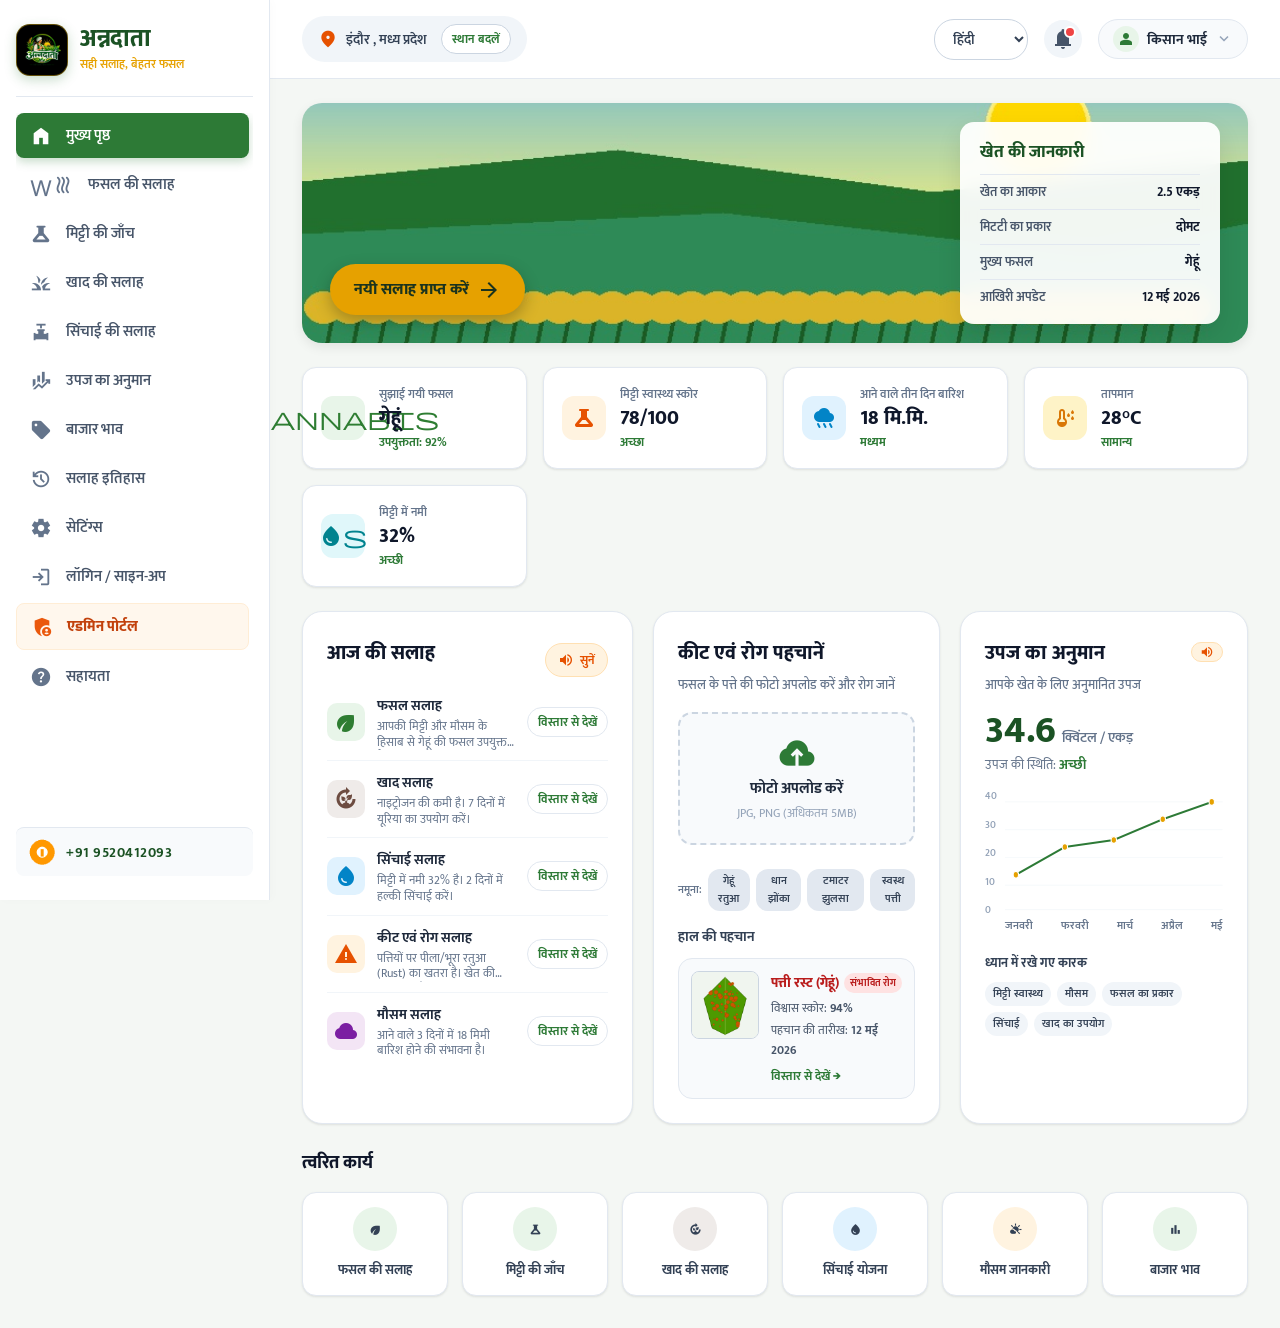
==== frontend/index.html @ 746d6d54 "Initial commit" ====
<!DOCTYPE html>
<html lang="hi">
<head>
    <meta charset="UTF-8">
    <meta name="viewport" content="width=device-width, initial-scale=1.0">
    <title>होम पेज | अन्नदाता - सही सलाह, बेहतर फसल</title>
    <link rel="stylesheet" href="./home.css">
    <link rel="stylesheet" href="https://fonts.googleapis.com/css2?family=Material+Symbols+Outlined:opsz,wght,FILL,GRAD@20..48,100..700,0..1,-50..200" />
</head>
<body>
    <!-- Main container -->
    <div class="outercontainer">
        <div class="leftside">
            <!-- left container ki branding -->
            <div class="branding">
                <img src="./assets/annadatalogo.jpg" alt="logo" class="logo">
                <div class="text">
                    <h1 id="brand-title">अन्नदाता</h1>
                    <p id="brand-tagline">सही सलाह, बेहतर फसल</p>
                </div>
            </div>
            <!-- DASHBOARD LINKS -->
            <div class="links" id="sidebar-links">
                <a href="#home" class="active" onclick="switchTab('home')"><span class="material-symbols-outlined">home</span><span class="nav-text">मुख्य पृष्ठ</span></a>
                <a href="#crop" onclick="openCropModal()"><span class="material-symbols-outlined">wheat</span><span class="nav-text">फसल की सलाह</span></a>
                <a href="#soil" onclick="openSoilModal()"><span class="material-symbols-outlined">experiment</span><span class="nav-text">मिट्टी की जाँच</span></a>
                <a href="#fertilizer" onclick="openFertilizerModal()"><span class="material-symbols-outlined">grass</span><span class="nav-text">खाद की सलाह</span></a>
                <a href="#irrigation" onclick="openIrrigationModal()"><span class="material-symbols-outlined">valve</span><span class="nav-text">सिंचाई की सलाह</span></a>
                <a href="#yield" onclick="openYieldModal()"><span class="material-symbols-outlined">finance_mode</span><span class="nav-text">उपज का अनुमान</span></a>
                <a href="#mandi" onclick="openMandiModal()"><span class="material-symbols-outlined">sell</span><span class="nav-text">बाजार भाव</span></a>
                <a href="#history" onclick="openHistoryModal()"><span class="material-symbols-outlined">history</span><span class="nav-text">सलाह इतिहास</span></a>
                <a href="#settings" onclick="openProfileModal()"><span class="material-symbols-outlined">settings</span><span class="nav-text">सेटिंग्स</span></a>
                <a href="/login"><span class="material-symbols-outlined">login</span><span class="nav-text">लॉगिन / साइन-अप</span></a>
                <a href="/admin" style="background:#fff7ed; color:#c2410c; border:1px solid #ffedd5;"><span class="material-symbols-outlined" style="color:#ea580c;">admin_panel_settings</span><span class="nav-text" style="font-weight:800;">एडमिन पोर्टल</span></a>
                <a href="#help" onclick="openHelpModal()"><span class="material-symbols-outlined">help</span><span class="nav-text">सहायता</span></a>
            </div>
            <div class="leftfooter" onclick="speakText('किसान हेल्पलाइन नंबर 9520412093 पर संपर्क करें या सहायता केंद्र पर बात करें')">
                <img src="./assets/help.png" alt="HELP?" class="help">
                <p>+91 9520412093</p>
            </div>
        </div>
        
        <div class="rightside">
            <div class="top">
                <!-- top ka left div -->
                <div class="leftdiv">
                    <span class="material-symbols-outlined">location_on</span>
                    <p id="current-location-text">इंदौर , मध्य प्रदेश</p>
                    <button type="button" onclick="openLocationModal()" id="btn-change-location">स्थान बदलें</button>
                </div>
                <!-- top ka right div -->
                <div class="rightdiv">
                    <select name="language" id="language" onchange="changeLanguage(this.value)">
                        <option value="hi" selected>हिंदी</option>
                        <option value="en">English</option>
                        <option value="mr">मराठी</option>
                    </select>
                    <button type="button" class="notification-button" onclick="toggleNotifications()" title="सूचनाएं"><span class="material-symbols-outlined">notifications</span></button>
                    <div class="account" onclick="openProfileModal()">
                        <span class="material-symbols-outlined person">person</span>
                        <p id="profile-name">किसान भाई</p>
                        <span class="material-symbols-outlined arrow">keyboard_arrow_down</span>
                    </div>
                </div>
            </div>

            <!-- Middle section of home page -->
            <div class="mid">
                <div class="imgdiv">
                    <img src="./assets/homepageimg.jpg" alt="खेत की तस्वीर" id="hero-banner-img">
                    <button type="button" onclick="openCropModal()" id="btn-hero-advice">नयी सलाह प्राप्त करें <span class="material-symbols-outlined">arrow_forward</span></button>
                    <div class="khet-ki-jankari">
                        <h2 id="farm-info-title">खेत की जानकारी</h2>
                        <div class="line"><hr></div>
                        <div class="information">
                            <p id="label-farm-size">खेत का आकार</p>
                            <p id="val-farm-size">2.5 एकड़</p>
                        </div>
                        <div class="line"><hr></div>
                        <div class="information">
                            <p id="label-soil-type">मिटटी का प्रकार</p>
                            <p id="val-soil-type">दोमट</p>
                        </div>
                        <div class="line"><hr></div>
                        <div class="information">
                            <p id="label-main-crop">मुख्य फसल</p>
                            <p id="val-main-crop">गेहूं</p>
                        </div>
                        <div class="line"><hr></div>
                        <div class="information">
                            <p id="label-last-update">आखिरी अपडेट</p>
                            <p id="val-last-update">12 मई 2026</p>
                        </div>
                    </div>
                </div>

                <!-- IMAGE KE NICHE WAALE MINI CARDS -->
                <div class="minicards">
                    <div class="minicard minicard1" onclick="openCropModal()">
                        <div class="minileft"><span class="material-symbols-outlined">cannabis</span></div>
                        <div class="miniright">
                            <p id="card-title-1">सुझाई गयी फसल</p>
                            <h3 id="card-val-1">गेहूं</h3>
                            <h5 id="card-sub-1">उपयुक्तता: 92%</h5>
                        </div>
                    </div>
                    <div class="minicard minicard2" onclick="openSoilModal()">
                        <div class="minileft"><span class="material-symbols-outlined">experiment</span></div>
                        <div class="miniright">
                            <p id="card-title-2">मिट्टी स्वास्थ्य स्कोर</p>
                            <h3 id="card-val-2">78/100</h3>
                            <h5 id="card-sub-2">अच्छा</h5>
                        </div>
                    </div>
                    <div class="minicard minicard3" onclick="openWeatherModal()">
                        <div class="minileft"><span class="material-symbols-outlined">rainy</span></div>
                        <div class="miniright">
                            <p id="card-title-3">आने वाले तीन दिन बारिश</p>
                            <h3 id="card-val-3">18 मि.मि.</h3>
                            <h5 id="card-sub-3">मध्यम</h5>
                        </div>
                    </div>
                    <div class="minicard minicard4" onclick="openWeatherModal()">
                        <div class="minileft"><span class="material-symbols-outlined">dew_point</span></div>
                        <div class="miniright">
                            <p id="card-title-4">तापमान</p>
                            <h3 id="card-val-4">28°C</h3>
                            <h5 id="card-sub-4">सामान्य</h5>
                        </div>
                    </div>
                    <div class="minicard minicard5" onclick="openIrrigationModal()">
                        <div class="minileft"><span class="material-symbols-outlined">water_drops</span></div>
                        <div class="miniright">
                            <p id="card-title-5">मिट्टी में नमी</p>
                            <h3 id="card-val-5">32%</h3>
                            <h5 id="card-sub-5">अच्छी</h5>
                        </div>
                    </div>
                </div>

                <!-- BADE CARDS -->
                <section class="dashboard-segment">
                    <!-- ================= आज की सलाह ================= -->
                    <div class="dashboard-card advice-card">
                        <div style="display: flex; justify-content: space-between; align-items: center;">
                            <h2 id="heading-today-advice">आज की सलाह</h2>
                            <button class="btn-tts" onclick="speakAllTodayAdvice()" title="पूरी सलाह बोलकर सुनें">
                                <span class="material-symbols-outlined" style="font-size: 16px;">volume_up</span> सुनें
                            </button>
                        </div>

                        <div class="advice-item">
                            <div class="advice-icon green-icon">
                                <span class="material-symbols-outlined">eco</span>
                            </div>
                            <div class="advice-text">
                                <h3 id="adv-title-crop">फसल सलाह</h3>
                                <p id="adv-desc-crop">आपकी मिट्टी और मौसम के हिसाब से गेहूं की फसल उपयुक्त है।</p>
                            </div>
                            <button onclick="showAdviceDetail('crop')">विस्तार से देखें</button>
                        </div>

                        <div class="advice-item">
                            <div class="advice-icon brown-icon">
                                <span class="material-symbols-outlined">compost</span>
                            </div>
                            <div class="advice-text">
                                <h3 id="adv-title-fert">खाद सलाह</h3>
                                <p id="adv-desc-fert">नाइट्रोजन की कमी है। 7 दिनों में यूरिया का उपयोग करें।</p>
                            </div>
                            <button onclick="showAdviceDetail('fertilizer')">विस्तार से देखें</button>
                        </div>

                        <div class="advice-item">
                            <div class="advice-icon blue-icon">
                                <span class="material-symbols-outlined">water_drop</span>
                            </div>
                            <div class="advice-text">
                                <h3 id="adv-title-irrig">सिंचाई सलाह</h3>
                                <p id="adv-desc-irrig">मिट्टी में नमी 32% है। 2 दिनों में हल्की सिंचाई करें।</p>
                            </div>
                            <button onclick="showAdviceDetail('irrigation')">विस्तार से देखें</button>
                        </div>

                        <div class="advice-item">
                            <div class="advice-icon orange-icon">
                                <span class="material-symbols-outlined">warning</span>
                            </div>
                            <div class="advice-text">
                                <h3 id="adv-title-pest">कीट एवं रोग सलाह</h3>
                                <p id="adv-desc-pest">पत्तियों पर पीला/भूरा रतुआ (Rust) का खतरा है। खेत की नियमित जाँच करें।</p>
                            </div>
                            <button onclick="showAdviceDetail('pest')">विस्तार से देखें</button>
                        </div>

                        <div class="advice-item">
                            <div class="advice-icon purple-icon">
                                <span class="material-symbols-outlined">cloud</span>
                            </div>
                            <div class="advice-text">
                                <h3 id="adv-title-weather">मौसम सलाह</h3>
                                <p id="adv-desc-weather">आने वाले 3 दिनों में 18 मिमी बारिश होने की संभावना है।</p>
                            </div>
                            <button onclick="showAdviceDetail('weather')">विस्तार से देखें</button>
                        </div>
                    </div>

                    <!-- ================= कीट एवं रोग पहचान ================= -->
                    <div class="dashboard-card disease-card">
                        <h2 id="heading-disease-card">कीट एवं रोग पहचानें</h2>
                        <p class="card-subtitle" id="sub-disease-card">
                            फसल के पत्ते की फोटो अपलोड करें और रोग जानें
                        </p>

                        <div class="upload-box" id="drop-zone" onclick="document.getElementById('crop-image').click()">
                            <span class="material-symbols-outlined upload-icon">cloud_upload</span>
                            <h3 id="text-upload-title">फोटो अपलोड करें</h3>
                            <p id="text-upload-sub">JPG, PNG (अधिकतम 5MB)</p>
                            <input type="file" id="crop-image" accept="image/png,image/jpeg" onchange="handleImageUpload(event)">
                        </div>

                        <div class="sample-buttons">
                            <span style="font-size: 11px; color: #64748b; font-weight: 600; align-self: center;">नमूना:</span>
                            <button class="sample-btn" onclick="testSampleDisease('wheat')">गेहूं रतुआ</button>
                            <button class="sample-btn" onclick="testSampleDisease('rice')">धान झोंका</button>
                            <button class="sample-btn" onclick="testSampleDisease('tomato')">टमाटर झुलसा</button>
                            <button class="sample-btn" onclick="testSampleDisease('healthy')">स्वस्थ पत्ती</button>
                        </div>

                        <h3 class="current-title" id="heading-recent-diag" style="margin-top: 14px;">हाल की पहचान</h3>
                        <div class="disease-result" id="disease-result-box">
                            <img src="./assets/leaf.jpg" alt="पत्ती" id="disease-preview-img">
                            <div class="disease-info">
                                <div class="disease-heading">
                                    <h3 id="res-disease-name">पत्ती रस्ट (गेहूं)</h3>
                                    <span id="res-disease-tag">संभावित रोग</span>
                                </div>
                                <p>विश्वास स्कोर: <strong id="res-confidence">94%</strong></p>
                                <p>पहचान की तारीख: <strong id="res-date">12 मई 2026</strong></p>
                                <a href="javascript:void(0)" onclick="openDiseaseDetailModal()" id="link-disease-detail">विस्तार से देखें →</a>
                            </div>
                        </div>
                    </div>

                    <!-- ================= उपज का अनुमान ================= -->
                    <div class="dashboard-card yield-card">
                        <div style="display: flex; justify-content: space-between; align-items: baseline;">
                            <h2 id="heading-yield-card">उपज का अनुमान</h2>
                            <button class="btn-tts" onclick="speakYieldAdvice()" style="padding: 2px 8px; font-size: 11px;">
                                <span class="material-symbols-outlined" style="font-size: 14px;">volume_up</span>
                            </button>
                        </div>
                        <p class="card-subtitle" id="sub-yield-card">
                            आपके खेत के लिए अनुमानित उपज
                        </p>

                        <div class="yield-number">
                            <strong id="val-yield-num">34.6</strong>
                            <span id="val-yield-unit">क्विंटल / एकड़</span>
                        </div>

                        <p class="yield-status">
                            उपज की स्थिति: <strong id="val-yield-status">अच्छी</strong>
                        </p>

                        <!-- Simple graph -->
                        <div class="chart">
                            <div class="y-axis">
                                <span>40</span>
                                <span>30</span>
                                <span>20</span>
                                <span>10</span>
                                <span>0</span>
                            </div>
                            <div class="graph-area">
                                <svg viewBox="0 0 400 180" preserveAspectRatio="none" id="yield-svg-chart">
                                    <line x1="0" y1="20" x2="400" y2="20"></line>
                                    <line x1="0" y1="60" x2="400" y2="60"></line>
                                    <line x1="0" y1="100" x2="400" y2="100"></line>
                                    <line x1="0" y1="140" x2="400" y2="140"></line>
                                    <line x1="0" y1="175" x2="400" y2="175"></line>
                                    <polyline id="yield-polyline" points="20,125 110,85 200,75 290,45 380,20"></polyline>
                                    <circle cx="20" cy="125" r="5"></circle>
                                    <circle cx="110" cy="85" r="5"></circle>
                                    <circle cx="200" cy="75" r="5"></circle>
                                    <circle cx="290" cy="45" r="5"></circle>
                                    <circle cx="380" cy="20" r="5"></circle>
                                </svg>
                                <div class="months" id="chart-months">
                                    <span>जनवरी</span>
                                    <span>फरवरी</span>
                                    <span>मार्च</span>
                                    <span>अप्रैल</span>
                                    <span>मई</span>
                                </div>
                            </div>
                        </div>

                        <h3 class="factors-title" id="heading-factors">ध्यान में रखे गए कारक</h3>
                        <div class="factors" id="yield-factors-list">
                            <span>मिट्टी स्वास्थ्य</span>
                            <span>मौसम</span>
                            <span>फसल का प्रकार</span>
                            <span>सिंचाई</span>
                            <span>खाद का उपयोग</span>
                        </div>
                    </div>
                </section>
            </div>

            <!-- BOTTOM QUICK NAV -->
            <div class="bottom">
                <section class="quick-actions">
                    <h2 id="heading-quick-actions">त्वरित कार्य</h2>
                    <div class="quick-actions-list">
                        <a href="javascript:void(0)" class="quick-action" onclick="openCropModal()">
                            <div class="quick-icon green">
                                <span class="material-symbols-outlined">eco</span>
                            </div>
                            <span class="qa-crop">फसल की सलाह</span>
                        </a>

                        <a href="javascript:void(0)" class="quick-action" onclick="openSoilModal()">
                            <div class="quick-icon green">
                                <span class="material-symbols-outlined">experiment</span>
                            </div>
                            <span class="qa-soil">मिट्टी की जाँच</span>
                        </a>

                        <a href="javascript:void(0)" class="quick-action" onclick="openFertilizerModal()">
                            <div class="quick-icon brown">
                                <span class="material-symbols-outlined">compost</span>
                            </div>
                            <span class="qa-fert">खाद की सलाह</span>
                        </a>

                        <a href="javascript:void(0)" class="quick-action" onclick="openIrrigationModal()">
                            <div class="quick-icon blue">
                                <span class="material-symbols-outlined">water_drop</span>
                            </div>
                            <span class="qa-irrig">सिंचाई योजना</span>
                        </a>

                        <a href="javascript:void(0)" class="quick-action" onclick="openWeatherModal()">
                            <div class="quick-icon orange">
                                <span class="material-symbols-outlined">partly_cloudy_day</span>
                            </div>
                            <span class="qa-weather">मौसम जानकारी</span>
                        </a>

                        <a href="javascript:void(0)" class="quick-action" onclick="openMandiModal()">
                            <div class="quick-icon green">
                                <span class="material-symbols-outlined">bar_chart</span>
                            </div>
                            <span class="qa-mandi">बाजार भाव</span>
                        </a>
                    </div>
                </section>
            </div>
        </div>
    </div>

    <!-- ===================================================
         INTERACTIVE POPUP MODALS
         =================================================== -->

    <!-- 1. CROP RECOMMENDATION MODAL -->
    <div class="modal-overlay" id="modal-crop">
        <div class="modal-content">
            <div class="modal-header">
                <h2><span class="material-symbols-outlined" style="color: var(--primary);">wheat</span> <span id="modal-crop-title">स्मार्ट फसल चयन व सिफारिश (AI)</span></h2>
                <button class="modal-close" onclick="closeModal('modal-crop')">×</button>
            </div>
            <div class="modal-body">
                <p style="font-size: 13px; color: #64748b;">अपनी मिट्टी व जलवायु के अनुसार सर्वाधिक लाभदायक फसल की सिफारिश प्राप्त करें:</p>
                <div class="form-row">
                    <div class="form-group">
                        <label>नाइट्रोजन (N kg/ha): <span id="lbl-n" style="color:var(--primary); font-weight:800;">90</span></label>
                        <input type="range" id="input-n" min="10" max="180" value="90" oninput="document.getElementById('lbl-n').innerText = this.value">
                    </div>
                    <div class="form-group">
                        <label>फास्फोरस (P kg/ha): <span id="lbl-p" style="color:var(--primary); font-weight:800;">45</span></label>
                        <input type="range" id="input-p" min="5" max="140" value="45" oninput="document.getElementById('lbl-p').innerText = this.value">
                    </div>
                </div>
                <div class="form-row">
                    <div class="form-group">
                        <label>पोटाश (K kg/ha): <span id="lbl-k" style="color:var(--primary); font-weight:800;">40</span></label>
                        <input type="range" id="input-k" min="5" max="200" value="40" oninput="document.getElementById('lbl-k').innerText = this.value">
                    </div>
                    <div class="form-group">
                        <label>मिट्टी pH मान: <span id="lbl-ph" style="color:var(--primary); font-weight:800;">6.8</span></label>
                        <input type="range" id="input-ph" min="4.5" max="8.5" step="0.1" value="6.8" oninput="document.getElementById('lbl-ph').innerText = this.value">
                    </div>
                </div>
                <div class="form-row">
                    <div class="form-group">
                        <label>अनुमानित वर्षा (mm): <span id="lbl-rain" style="color:var(--primary); font-weight:800;">85</span></label>
                        <input type="range" id="input-rain" min="20" max="300" value="85" oninput="document.getElementById('lbl-rain').innerText = this.value">
                    </div>
                    <div class="form-group">
                        <label>औसत तापमान (°C): <span id="lbl-temp" style="color:var(--primary); font-weight:800;">24</span></label>
                        <input type="range" id="input-temp" min="10" max="42" value="24" oninput="document.getElementById('lbl-temp').innerText = this.value">
                    </div>
                </div>
                <button class="btn-primary" onclick="submitCropRecommendation()">
                    <span class="material-symbols-outlined">psychology</span> सर्वोत्तम फसल खोजें (AI Predict)
                </button>
                <div id="crop-recommendation-result" style="display:none; background:#e8f5e9; padding:16px; border-radius:12px; border:1px solid #c8e6c9;"></div>
            </div>
        </div>
    </div>

    <!-- 2. FERTILIZER ADVISORY MODAL -->
    <div class="modal-overlay" id="modal-fertilizer">
        <div class="modal-content">
            <div class="modal-header">
                <h2><span class="material-symbols-outlined" style="color: #6d4c41;">grass</span> <span>सटीक खाद व पोषक तत्व कैलकुलेटर</span></h2>
                <button class="modal-close" onclick="closeModal('modal-fertilizer')">×</button>
            </div>
            <div class="modal-body">
                <div class="form-row">
                    <div class="form-group">
                        <label>फसल चुनें:</label>
                        <select id="fert-crop-select">
                            <option value="Wheat">गेहूं (Wheat)</option>
                            <option value="Rice">चावल / धान (Rice)</option>
                            <option value="Maize">मक्का (Maize)</option>
                            <option value="Mustard">सरसों (Mustard)</option>
                            <option value="Cotton">कपास (Cotton)</option>
                            <option value="Sugarcane">गन्ना (Sugarcane)</option>
                            <option value="Soybean">सोयाबीन (Soybean)</option>
                        </select>
                    </div>
                    <div class="form-group">
                        <label>खेत का आकार (एकड़):</label>
                        <input type="number" id="fert-farm-size" value="2.5" step="0.5">
                    </div>
                </div>
                <button class="btn-primary" onclick="calculateFertilizerSchedule()">
                    <span class="material-symbols-outlined">calculate</span> खाद की मात्रा व खर्च गणना करें
                </button>
                <div id="fertilizer-calc-result" style="display:none;"></div>
            </div>
        </div>
    </div>

    <!-- 3. DISEASE DIAGNOSIS DETAIL MODAL -->
    <div class="modal-overlay" id="modal-disease-detail">
        <div class="modal-content">
            <div class="modal-header">
                <h2><span class="material-symbols-outlined" style="color: #b91c1c;">coronavirus</span> <span id="diag-modal-title">रोग निदान व उपचार परामर्श</span></h2>
                <button class="modal-close" onclick="closeModal('modal-disease-detail')">×</button>
            </div>
            <div class="modal-body" id="disease-modal-body">
                <!-- Injected via JavaScript -->
            </div>
        </div>
    </div>

    <!-- 4. LOCATION SWITCHER MODAL -->
    <div class="modal-overlay" id="modal-location">
        <div class="modal-content" style="max-width: 440px;">
            <div class="modal-header">
                <h2><span class="material-symbols-outlined" style="color: var(--accent-orange);">location_on</span> <span>अपना कृषि जिला चुनें</span></h2>
                <button class="modal-close" onclick="closeModal('modal-location')">×</button>
            </div>
            <div class="modal-body">
                <div class="form-group">
                    <label>कृषि क्षेत्र / जिला:</label>
                    <select id="location-picker">
                        <option value="इंदौर , मध्य प्रदेश" selected>इंदौर , मध्य प्रदेश</option>
                        <option value="भोपाल , मध्य प्रदेश">भोपाल , मध्य प्रदेश</option>
                        <option value="उज्जैन , मध्य प्रदेश">उज्जैन , मध्य प्रदेश</option>
                        <option value="जयपुर , राजस्थान">जयपुर , राजस्थान</option>
                        <option value="करनाल , हरियाणा">करनाल , हरियाणा</option>
                        <option value="नासिक , महाराष्ट्र">नासिक , महाराष्ट्र</option>
                        <option value="वाराणसी , उत्तर प्रदेश">वाराणसी , उत्तर प्रदेश</option>
                    </select>
                </div>
                <button class="btn-primary" onclick="updateLocation()">स्थान सुरक्षित करें</button>
            </div>
        </div>
    </div>

    <!-- 5. MANDI PRICES MODAL -->
    <div class="modal-overlay" id="modal-mandi">
        <div class="modal-content">
            <div class="modal-header">
                <h2><span class="material-symbols-outlined" style="color: var(--primary);">sell</span> <span>ताजा मंडी भाव (APMC Live Rates)</span></h2>
                <button class="modal-close" onclick="closeModal('modal-mandi')">×</button>
            </div>
            <div class="modal-body">
                <div class="form-group">
                    <label>फसल चुनें:</label>
                    <select id="mandi-crop-select" onchange="fetchMandiPrices(this.value)">
                        <option value="Wheat" selected>गेहूं (Wheat)</option>
                        <option value="Soybean">सोयाबीन (Soybean)</option>
                        <option value="Chickpea">चना (Gram)</option>
                        <option value="Mustard">सरसों (Mustard)</option>
                        <option value="Cotton">कपास (Cotton)</option>
                        <option value="Tomato">टमाटर (Tomato)</option>
                    </select>
                </div>
                <div id="mandi-data-container"></div>
            </div>
        </div>
    </div>

    <!-- 6. ADVISORY DETAIL MODAL -->
    <div class="modal-overlay" id="modal-advice-detail">
        <div class="modal-content">
            <div class="modal-header">
                <h2><span class="material-symbols-outlined" id="advice-modal-icon">eco</span> <span id="advice-modal-title">सलाह विवरण</span></h2>
                <button class="modal-close" onclick="closeModal('modal-advice-detail')">×</button>
            </div>
            <div class="modal-body" id="advice-modal-body"></div>
        </div>
    </div>

    <!-- 7. FARM PROFILE / SETTINGS MODAL -->
    <div class="modal-overlay" id="modal-profile">
        <div class="modal-content">
            <div class="modal-header">
                <h2><span class="material-symbols-outlined">person</span> <span>किसान प्रोफाइल व खेत सेटिंग्स</span></h2>
                <button class="modal-close" onclick="closeModal('modal-profile')">×</button>
            </div>
            <div class="modal-body">
                <div class="form-group">
                    <label>किसान का नाम:</label>
                    <input type="text" id="prof-name-input" value="किसान भाई">
                </div>
                <div class="form-row">
                    <div class="form-group">
                        <label>खेत का आकार (एकड़):</label>
                        <input type="number" id="prof-size-input" value="2.5" step="0.5">
                    </div>
                    <div class="form-group">
                        <label>मिट्टी का प्रकार:</label>
                        <select id="prof-soil-input">
                            <option value="दोमट">दोमट (Loamy)</option>
                            <option value="काली">काली मिट्टी (Black Soil)</option>
                            <option value="चिकनी">चिकनी मिट्टी (Clay)</option>
                            <option value="बलुई">बलुई दोमट (Sandy Loam)</option>
                        </select>
                    </div>
                </div>
                <div class="form-group">
                    <label>मुख्य वर्तमान फसल:</label>
                    <select id="prof-crop-input">
                        <option value="गेहूं" selected>गेहूं</option>
                        <option value="धान / चावल">धान / चावल</option>
                        <option value="सोयाबीन">सोयाबीन</option>
                        <option value="कपास">कपास</option>
                        <option value="मक्का">मक्का</option>
                        <option value="सरसों">सरसों</option>
                    </select>
                </div>
                <button class="btn-primary" onclick="saveFarmProfile()">प्रोफाइल सुरक्षित करें</button>
            </div>
        </div>
    </div>

    <!-- 8. HISTORY MODAL -->
    <div class="modal-overlay" id="modal-history">
        <div class="modal-content">
            <div class="modal-header">
                <h2><span class="material-symbols-outlined">history</span> <span>सलाह एवं परीक्षण इतिहास</span></h2>
                <button class="modal-close" onclick="closeModal('modal-history')">×</button>
            </div>
            <div class="modal-body" id="history-container">
                <p>इतिहास लोड हो रहा है...</p>
            </div>
        </div>
    </div>

    <!-- Toast message -->
    <div id="toast"><span class="material-symbols-outlined">check_circle</span> <span id="toast-msg">अपडेट सफल</span></div>

    <!-- Application Script -->
    <script src="./app.js"></script>
</body>
</html>
---- frontend/home.css ----
/* ===================================================
   अन्नदाता (Annadata) - Smart Crop Advisory System
   Styles: home.css
   Modern, High-Contrast, Farmer-Friendly Agricultural Theme
   =================================================== */

@import url('https://fonts.googleapis.com/css2?family=Mukta:wght@300;400;500;600;700;800&family=Outfit:wght@300;400;500;600;700&display=swap');

:root {
    --primary: #2d7a36;
    --primary-dark: #1b5224;
    --primary-light: #e8f5e9;
    --primary-hover: #24682d;
    --accent-gold: #e6a100;
    --accent-orange: #e65100;
    --accent-blue: #0288d1;
    --accent-brown: #8d6e63;
    --accent-purple: #7b1fa2;
    
    --bg-main: #f4f7f4;
    --bg-card: #ffffff;
    --bg-sidebar: #ffffff;
    
    --text-primary: #1e293b;
    --text-secondary: #64748b;
    --text-muted: #94a3b8;
    
    --border-color: #e2e8f0;
    --shadow-sm: 0 1px 3px rgba(0,0,0,0.06), 0 1px 2px rgba(0,0,0,0.04);
    --shadow-md: 0 4px 12px rgba(0,0,0,0.08);
    --shadow-lg: 0 10px 25px rgba(0,0,0,0.1);
    
    --radius-sm: 8px;
    --radius-md: 14px;
    --radius-lg: 20px;
}

* {
    margin: 0;
    padding: 0;
    box-sizing: border-box;
    font-family: 'Mukta', 'Outfit', sans-serif;
}

body {
    background-color: var(--bg-main);
    color: var(--text-primary);
    min-height: 100vh;
    overflow-x: hidden;
}

/* Material Symbols Adjustments */
.material-symbols-outlined {
    font-variation-settings: 'FILL' 1, 'wght' 400, 'GRAD' 0, 'opsz' 24;
    vertical-align: middle;
}

/* Main Layout Grid */
.outercontainer {
    display: flex;
    width: 100%;
    min-height: 100vh;
}

/* ===================================================
   LEFT SIDEBAR
   =================================================== */
.leftside {
    width: 270px;
    background: var(--bg-sidebar);
    border-right: 1px solid var(--border-color);
    display: flex;
    flex-direction: column;
    padding: 24px 16px;
    position: sticky;
    top: 0;
    height: 100vh;
    z-index: 100;
    box-shadow: 2px 0 10px rgba(0,0,0,0.02);
}

.branding {
    display: flex;
    align-items: center;
    gap: 12px;
    padding-bottom: 20px;
    border-bottom: 1px solid var(--border-color);
    margin-bottom: 16px;
}

.branding .logo {
    width: 52px;
    height: 52px;
    border-radius: 14px;
    object-fit: contain;
    background: #000000;
    box-shadow: 0 4px 12px rgba(45, 122, 54, 0.25);
    border: 1.5px solid rgba(245, 197, 24, 0.4);
}

.branding .text h1 {
    font-size: 24px;
    font-weight: 800;
    color: var(--primary-dark);
    line-height: 1.1;
    letter-spacing: -0.5px;
}

.branding .text p {
    font-size: 12px;
    font-weight: 600;
    color: var(--accent-gold);
    margin-top: 2px;
}

.links {
    display: flex;
    flex-direction: column;
    gap: 4px;
    flex-grow: 1;
    overflow-y: auto;
    padding-right: 4px;
}

.links::-webkit-scrollbar {
    width: 4px;
}
.links::-webkit-scrollbar-thumb {
    background: #cbd5e1;
    border-radius: 4px;
}

.links a {
    display: flex;
    align-items: center;
    gap: 14px;
    padding: 10px 14px;
    color: #475569;
    text-decoration: none;
    font-size: 15px;
    font-weight: 600;
    border-radius: var(--radius-sm);
    transition: all 0.2s ease;
    cursor: pointer;
}

.links a .material-symbols-outlined {
    font-size: 22px;
    color: #64748b;
    transition: color 0.2s ease;
}

.links a:hover {
    background-color: var(--primary-light);
    color: var(--primary);
    transform: translateX(4px);
}

.links a:hover .material-symbols-outlined {
    color: var(--primary);
}

.links a.active {
    background-color: var(--primary);
    color: #ffffff;
    box-shadow: 0 4px 10px rgba(45, 122, 54, 0.25);
}

.links a.active .material-symbols-outlined {
    color: #ffffff;
}

.leftfooter {
    margin-top: auto;
    padding-top: 14px;
    border-top: 1px solid var(--border-color);
    display: flex;
    align-items: center;
    gap: 10px;
    background: #f8fafc;
    padding: 10px 12px;
    border-radius: var(--radius-sm);
}

.leftfooter .help {
    width: 28px;
    height: 28px;
    border-radius: 50%;
}

.leftfooter p {
    font-size: 14px;
    font-weight: 700;
    color: var(--primary-dark);
    letter-spacing: 0.5px;
}

/* ===================================================
   RIGHT SIDE CONTENT
   =================================================== */
.rightside {
    flex: 1;
    display: flex;
    flex-direction: column;
    min-width: 0;
    background: var(--bg-main);
}

/* Header Top Bar */
.top {
    display: flex;
    justify-content: space-between;
    align-items: center;
    padding: 16px 32px;
    background: #ffffff;
    border-bottom: 1px solid var(--border-color);
    position: sticky;
    top: 0;
    z-index: 90;
}

.leftdiv {
    display: flex;
    align-items: center;
    gap: 8px;
    background: #f1f5f9;
    padding: 8px 16px;
    border-radius: 30px;
    font-weight: 600;
    color: #334155;
}

.leftdiv .material-symbols-outlined {
    color: var(--accent-orange);
    font-size: 20px;
}

.leftdiv p {
    font-size: 14px;
}

.leftdiv button {
    background: #ffffff;
    border: 1px solid #cbd5e1;
    color: var(--primary);
    padding: 4px 10px;
    border-radius: 20px;
    font-size: 12px;
    font-weight: 700;
    cursor: pointer;
    margin-left: 6px;
    transition: all 0.2s;
}

.leftdiv button:hover {
    background: var(--primary);
    color: #ffffff;
    border-color: var(--primary);
}

.rightdiv {
    display: flex;
    align-items: center;
    gap: 16px;
}

.rightdiv select {
    padding: 7px 14px;
    border-radius: 20px;
    border: 1px solid #cbd5e1;
    font-weight: 600;
    font-size: 14px;
    background: #ffffff;
    color: #334155;
    cursor: pointer;
    outline: none;
}

.notification-button {
    background: #f1f5f9;
    border: none;
    width: 38px;
    height: 38px;
    border-radius: 50%;
    display: flex;
    align-items: center;
    justify-content: center;
    cursor: pointer;
    color: #475569;
    transition: background 0.2s;
    position: relative;
}

.notification-button:hover {
    background: var(--primary-light);
    color: var(--primary);
}

.notification-button::after {
    content: '';
    position: absolute;
    top: 6px;
    right: 6px;
    width: 8px;
    height: 8px;
    background: #ef4444;
    border-radius: 50%;
    border: 2px solid #ffffff;
}

.account {
    display: flex;
    align-items: center;
    gap: 8px;
    background: #f8fafc;
    padding: 6px 14px;
    border-radius: 30px;
    border: 1px solid var(--border-color);
    cursor: pointer;
    transition: all 0.2s;
}

.account:hover {
    border-color: var(--primary);
}

.account .person {
    background: var(--primary-light);
    color: var(--primary);
    padding: 4px;
    border-radius: 50%;
    font-size: 18px;
}

.account p {
    font-size: 14px;
    font-weight: 700;
    color: #1e293b;
}

.account .arrow {
    font-size: 18px;
    color: #94a3b8;
}

/* ===================================================
   MIDDLE SECTION (HERO + MINI CARDS + MAIN SEGMENTS)
   =================================================== */
.mid {
    padding: 24px 32px;
    display: flex;
    flex-direction: column;
    gap: 24px;
}

/* HERO BANNER */
.imgdiv {
    position: relative;
    border-radius: var(--radius-lg);
    overflow: hidden;
    height: 240px;
    box-shadow: var(--shadow-md);
}

.imgdiv img {
    width: 100%;
    height: 100%;
    object-fit: cover;
}

.imgdiv > button {
    position: absolute;
    left: 28px;
    bottom: 28px;
    background: var(--accent-gold);
    color: #1a331e;
    border: none;
    padding: 12px 24px;
    border-radius: 30px;
    font-size: 16px;
    font-weight: 800;
    display: flex;
    align-items: center;
    gap: 8px;
    cursor: pointer;
    box-shadow: 0 6px 16px rgba(0,0,0,0.25);
    transition: transform 0.2s, background 0.2s;
}

.imgdiv > button:hover {
    transform: translateY(-2px);
    background: #f5b300;
}

.khet-ki-jankari {
    position: absolute;
    right: 28px;
    top: 50%;
    transform: translateY(-50%);
    background: rgba(255, 255, 255, 0.94);
    backdrop-filter: blur(10px);
    padding: 16px 20px;
    border-radius: var(--radius-md);
    width: 260px;
    box-shadow: var(--shadow-lg);
}

.khet-ki-jankari h2 {
    font-size: 17px;
    color: var(--primary-dark);
    font-weight: 800;
    margin-bottom: 8px;
}

.khet-ki-jankari .line hr {
    border: none;
    height: 1px;
    background: #e2e8f0;
    margin: 6px 0;
}

.khet-ki-jankari .information {
    display: flex;
    justify-content: space-between;
    font-size: 13px;
    font-weight: 600;
    color: #475569;
}

.khet-ki-jankari .information p:last-child {
    font-weight: 700;
    color: #0f172a;
}

/* ===================================================
   MINI CARDS
   =================================================== */
.minicards {
    display: grid;
    grid-template-columns: repeat(auto-fit, minmax(180px, 1fr));
    gap: 16px;
}

.minicard {
    background: #ffffff;
    border-radius: var(--radius-md);
    padding: 16px 18px;
    display: flex;
    align-items: center;
    gap: 14px;
    box-shadow: var(--shadow-sm);
    border: 1px solid var(--border-color);
    transition: transform 0.2s, box-shadow 0.2s;
}

.minicard:hover {
    transform: translateY(-3px);
    box-shadow: var(--shadow-md);
}

.minileft {
    width: 44px;
    height: 44px;
    border-radius: 12px;
    display: flex;
    align-items: center;
    justify-content: center;
    flex-shrink: 0;
}

.minileft .material-symbols-outlined {
    font-size: 24px;
}

.minicard1 .minileft { background: #e8f5e9; color: #2e7d32; }
.minicard2 .minileft { background: #fff3e0; color: #e65100; }
.minicard3 .minileft { background: #e0f2fe; color: #0284c7; }
.minicard4 .minileft { background: #fef3c7; color: #d97706; }
.minicard5 .minileft { background: #e0f7fa; color: #00838f; }

.miniright p {
    font-size: 12px;
    font-weight: 600;
    color: var(--text-secondary);
    white-space: nowrap;
    overflow: hidden;
    text-overflow: ellipsis;
}

.miniright h3 {
    font-size: 20px;
    font-weight: 800;
    color: #0f172a;
    line-height: 1.2;
    margin: 2px 0;
}

.miniright h5 {
    font-size: 12px;
    font-weight: 700;
    color: var(--primary);
}

/* ===================================================
   DASHBOARD MAIN SEGMENT (3 MAJOR CARDS)
   =================================================== */
.dashboard-segment {
    display: grid;
    grid-template-columns: 1.15fr 1fr 1fr;
    gap: 20px;
}

.dashboard-card {
    background: #ffffff;
    border-radius: var(--radius-lg);
    padding: 24px;
    box-shadow: var(--shadow-sm);
    border: 1px solid var(--border-color);
    display: flex;
    flex-direction: column;
}

.dashboard-card h2 {
    font-size: 20px;
    font-weight: 800;
    color: #0f172a;
    margin-bottom: 4px;
}

.card-subtitle {
    font-size: 13px;
    color: var(--text-secondary);
    margin-bottom: 16px;
    font-weight: 500;
}

/* CARD 1: आज की सलाह (Advice List) */
.advice-card {
    display: flex;
    flex-direction: column;
}

.advice-card h2 {
    margin-bottom: 14px;
}

.advice-item {
    display: flex;
    align-items: center;
    gap: 12px;
    padding: 10px 0;
    border-bottom: 1px solid #f1f5f9;
}

.advice-item:last-child {
    border-bottom: none;
}

.advice-icon {
    width: 38px;
    height: 38px;
    border-radius: 10px;
    display: flex;
    align-items: center;
    justify-content: center;
    flex-shrink: 0;
}

.green-icon { background: #e8f5e9; color: #2e7d32; }
.brown-icon { background: #efebe9; color: #6d4c41; }
.blue-icon { background: #e0f2fe; color: #0284c7; }
.orange-icon { background: #fff3e0; color: #e65100; }
.purple-icon { background: #f3e5f5; color: #7b1fa2; }

.advice-text {
    flex: 1;
    min-width: 0;
}

.advice-text h3 {
    font-size: 14px;
    font-weight: 700;
    color: #1e293b;
    margin-bottom: 2px;
}

.advice-text p {
    font-size: 12px;
    color: #64748b;
    line-height: 1.3;
    display: -webkit-box;
    -webkit-line-clamp: 2;
    -webkit-box-orient: vertical;
    overflow: hidden;
}

.advice-item button {
    background: transparent;
    border: 1px solid var(--border-color);
    color: var(--primary);
    padding: 4px 10px;
    border-radius: 16px;
    font-size: 12px;
    font-weight: 700;
    cursor: pointer;
    white-space: nowrap;
    transition: all 0.2s;
}

.advice-item button:hover {
    background: var(--primary);
    color: #ffffff;
    border-color: var(--primary);
}

/* CARD 2: कीट एवं रोग पहचान (Disease Detector) */
.upload-box {
    border: 2px dashed #cbd5e1;
    background: #f8fafc;
    border-radius: var(--radius-md);
    padding: 20px;
    text-align: center;
    cursor: pointer;
    position: relative;
    transition: all 0.2s;
    margin-bottom: 16px;
}

.upload-box:hover, .upload-box.dragover {
    border-color: var(--primary);
    background: var(--primary-light);
}

.upload-box .upload-icon {
    font-size: 38px;
    color: var(--primary);
    margin-bottom: 4px;
}

.upload-box h3 {
    font-size: 15px;
    font-weight: 700;
    color: #1e293b;
}

.upload-box p {
    font-size: 12px;
    color: #94a3b8;
    margin-top: 2px;
}

.upload-box input[type="file"] {
    position: absolute;
    top: 0;
    left: 0;
    width: 100%;
    height: 100%;
    opacity: 0;
    cursor: pointer;
}

.current-title {
    font-size: 14px;
    font-weight: 700;
    color: #334155;
    margin-bottom: 10px;
}

.disease-result {
    display: flex;
    gap: 12px;
    background: #f8fafc;
    padding: 12px;
    border-radius: var(--radius-md);
    border: 1px solid var(--border-color);
}

.disease-result img {
    width: 68px;
    height: 68px;
    border-radius: var(--radius-sm);
    object-fit: cover;
    border: 1px solid #cbd5e1;
}

.disease-info {
    flex: 1;
    font-size: 12px;
}

.disease-heading {
    display: flex;
    justify-content: space-between;
    align-items: center;
    margin-bottom: 4px;
}

.disease-heading h3 {
    font-size: 14px;
    font-weight: 800;
    color: #b91c1c;
}

.disease-heading span {
    font-size: 10px;
    background: #fee2e2;
    color: #b91c1c;
    padding: 2px 6px;
    border-radius: 10px;
    font-weight: 700;
}

.disease-info p {
    color: #475569;
    margin-bottom: 2px;
}

.disease-info a {
    color: var(--primary);
    font-weight: 700;
    text-decoration: none;
    display: inline-block;
    margin-top: 4px;
}

.sample-buttons {
    display: flex;
    gap: 6px;
    margin-top: 8px;
}

.sample-btn {
    font-size: 11px;
    padding: 3px 8px;
    background: #e2e8f0;
    border: none;
    border-radius: 12px;
    cursor: pointer;
    font-weight: 600;
    color: #334155;
}

.sample-btn:hover {
    background: var(--primary);
    color: #fff;
}

/* CARD 3: उपज का अनुमान (Yield Card) */
.yield-number {
    display: flex;
    align-items: baseline;
    gap: 6px;
    margin-bottom: 4px;
}

.yield-number strong {
    font-size: 38px;
    font-weight: 800;
    color: var(--primary-dark);
    line-height: 1;
}

.yield-number span {
    font-size: 14px;
    font-weight: 600;
    color: var(--text-secondary);
}

.yield-status {
    font-size: 13px;
    color: var(--text-secondary);
    margin-bottom: 12px;
}

.yield-status strong {
    color: var(--primary);
    font-weight: 700;
}

.chart {
    display: flex;
    gap: 8px;
    height: 150px;
    margin-bottom: 14px;
}

.y-axis {
    display: flex;
    flex-direction: column;
    justify-content: space-between;
    font-size: 10px;
    font-weight: 600;
    color: #94a3b8;
    padding-bottom: 20px;
}

.graph-area {
    flex: 1;
    display: flex;
    flex-direction: column;
}

.graph-area svg {
    width: 100%;
    height: 125px;
}

.graph-area line {
    stroke: #f1f5f9;
    stroke-width: 1;
}

.graph-area polyline {
    fill: none;
    stroke: var(--primary);
    stroke-width: 3;
    stroke-linecap: round;
}

.graph-area circle {
    fill: var(--accent-gold);
    stroke: #ffffff;
    stroke-width: 2;
}

.months {
    display: flex;
    justify-content: space-between;
    font-size: 11px;
    font-weight: 600;
    color: #64748b;
    padding-top: 4px;
}

.factors-title {
    font-size: 13px;
    font-weight: 700;
    color: #334155;
    margin-bottom: 8px;
}

.factors {
    display: flex;
    flex-wrap: wrap;
    gap: 6px;
}

.factors span {
    font-size: 11px;
    background: #f1f5f9;
    color: #334155;
    padding: 3px 8px;
    border-radius: 12px;
    font-weight: 600;
}

/* ===================================================
   BOTTOM QUICK ACTIONS
   =================================================== */
.bottom {
    padding: 0 32px 32px 32px;
}

.quick-actions h2 {
    font-size: 18px;
    font-weight: 800;
    color: #0f172a;
    margin-bottom: 14px;
}

.quick-actions-list {
    display: grid;
    grid-template-columns: repeat(auto-fit, minmax(130px, 1fr));
    gap: 14px;
}

.quick-action {
    background: #ffffff;
    border-radius: var(--radius-md);
    padding: 14px;
    display: flex;
    flex-direction: column;
    align-items: center;
    text-align: center;
    gap: 8px;
    text-decoration: none;
    box-shadow: var(--shadow-sm);
    border: 1px solid var(--border-color);
    transition: all 0.2s;
    cursor: pointer;
}

.quick-action:hover {
    transform: translateY(-4px);
    box-shadow: var(--shadow-md);
    border-color: var(--primary);
}

.quick-icon {
    width: 44px;
    height: 44px;
    border-radius: 50%;
    display: flex;
    align-items: center;
    justify-content: center;
}

.quick-icon.green { background: #e8f5e9; color: #2e7d32; }
.quick-icon.brown { background: #efebe9; color: #6d4c41; }
.quick-icon.blue { background: #e0f2fe; color: #0284c7; }
.quick-icon.orange { background: #fff3e0; color: #e65100; }

.quick-action span {
    font-size: 13px;
    font-weight: 700;
    color: #334155;
}

/* ===================================================
   INTERACTIVE MODAL OVERLAYS & POPUPS
   =================================================== */
.modal-overlay {
    position: fixed;
    top: 0;
    left: 0;
    width: 100vw;
    height: 100vh;
    background: rgba(15, 23, 42, 0.6);
    backdrop-filter: blur(4px);
    display: none;
    align-items: center;
    justify-content: center;
    z-index: 1000;
    padding: 20px;
}

.modal-overlay.active {
    display: flex;
    animation: fadeIn 0.2s ease-out;
}

.modal-content {
    background: #ffffff;
    border-radius: var(--radius-lg);
    width: 100%;
    max-width: 620px;
    max-height: 88vh;
    overflow-y: auto;
    box-shadow: var(--shadow-lg);
    display: flex;
    flex-direction: column;
}

.modal-header {
    display: flex;
    justify-content: space-between;
    align-items: center;
    padding: 18px 24px;
    border-bottom: 1px solid var(--border-color);
}

.modal-header h2 {
    font-size: 20px;
    font-weight: 800;
    color: var(--primary-dark);
    display: flex;
    align-items: center;
    gap: 8px;
}

.modal-close {
    background: transparent;
    border: none;
    font-size: 24px;
    color: #64748b;
    cursor: pointer;
    border-radius: 50%;
    width: 32px;
    height: 32px;
    display: flex;
    align-items: center;
    justify-content: center;
}

.modal-close:hover {
    background: #f1f5f9;
    color: #0f172a;
}

.modal-body {
    padding: 24px;
    display: flex;
    flex-direction: column;
    gap: 16px;
}

.form-group {
    display: flex;
    flex-direction: column;
    gap: 6px;
}

.form-group label {
    font-size: 13px;
    font-weight: 700;
    color: #334155;
}

.form-group input, .form-group select {
    padding: 10px 14px;
    border-radius: var(--radius-sm);
    border: 1px solid #cbd5e1;
    font-size: 14px;
    font-weight: 600;
    outline: none;
}

.form-group input:focus, .form-group select:focus {
    border-color: var(--primary);
    box-shadow: 0 0 0 3px rgba(45, 122, 54, 0.15);
}

.form-row {
    display: grid;
    grid-template-columns: 1fr 1fr;
    gap: 12px;
}

.btn-primary {
    background: var(--primary);
    color: #ffffff;
    border: none;
    padding: 12px 20px;
    border-radius: 30px;
    font-size: 15px;
    font-weight: 700;
    cursor: pointer;
    display: flex;
    align-items: center;
    justify-content: center;
    gap: 8px;
    transition: background 0.2s;
}

.btn-primary:hover {
    background: var(--primary-hover);
}

.btn-tts {
    background: #fff3e0;
    color: #e65100;
    border: 1px solid #ffe0b2;
    padding: 6px 12px;
    border-radius: 20px;
    font-size: 12px;
    font-weight: 700;
    cursor: pointer;
    display: inline-flex;
    align-items: center;
    gap: 6px;
}

.btn-tts:hover {
    background: #ffe0b2;
}

/* Toast Notifications */
#toast {
    position: fixed;
    bottom: 24px;
    right: 24px;
    background: #1e293b;
    color: #ffffff;
    padding: 12px 20px;
    border-radius: 30px;
    font-size: 14px;
    font-weight: 600;
    box-shadow: var(--shadow-lg);
    display: none;
    z-index: 2000;
    align-items: center;
    gap: 8px;
}

#toast.show {
    display: flex;
    animation: slideUp 0.3s ease-out;
}

@keyframes fadeIn {
    from { opacity: 0; }
    to { opacity: 1; }
}

@keyframes slideUp {
    from { transform: translateY(20px); opacity: 0; }
    to { transform: translateY(0); opacity: 1; }
}

/* Responsive adjustments */
@media (max-width: 1200px) {
    .dashboard-segment {
        grid-template-columns: 1fr 1fr;
    }
    .yield-card {
        grid-column: span 2;
    }
}

@media (max-width: 860px) {
    .outercontainer {
        flex-direction: column;
    }
    .leftside {
        width: 100%;
        height: auto;
        position: relative;
    }
    .dashboard-segment {
        grid-template-columns: 1fr;
    }
    .yield-card {
        grid-column: span 1;
    }
    .khet-ki-jankari {
        display: none;
    }
}
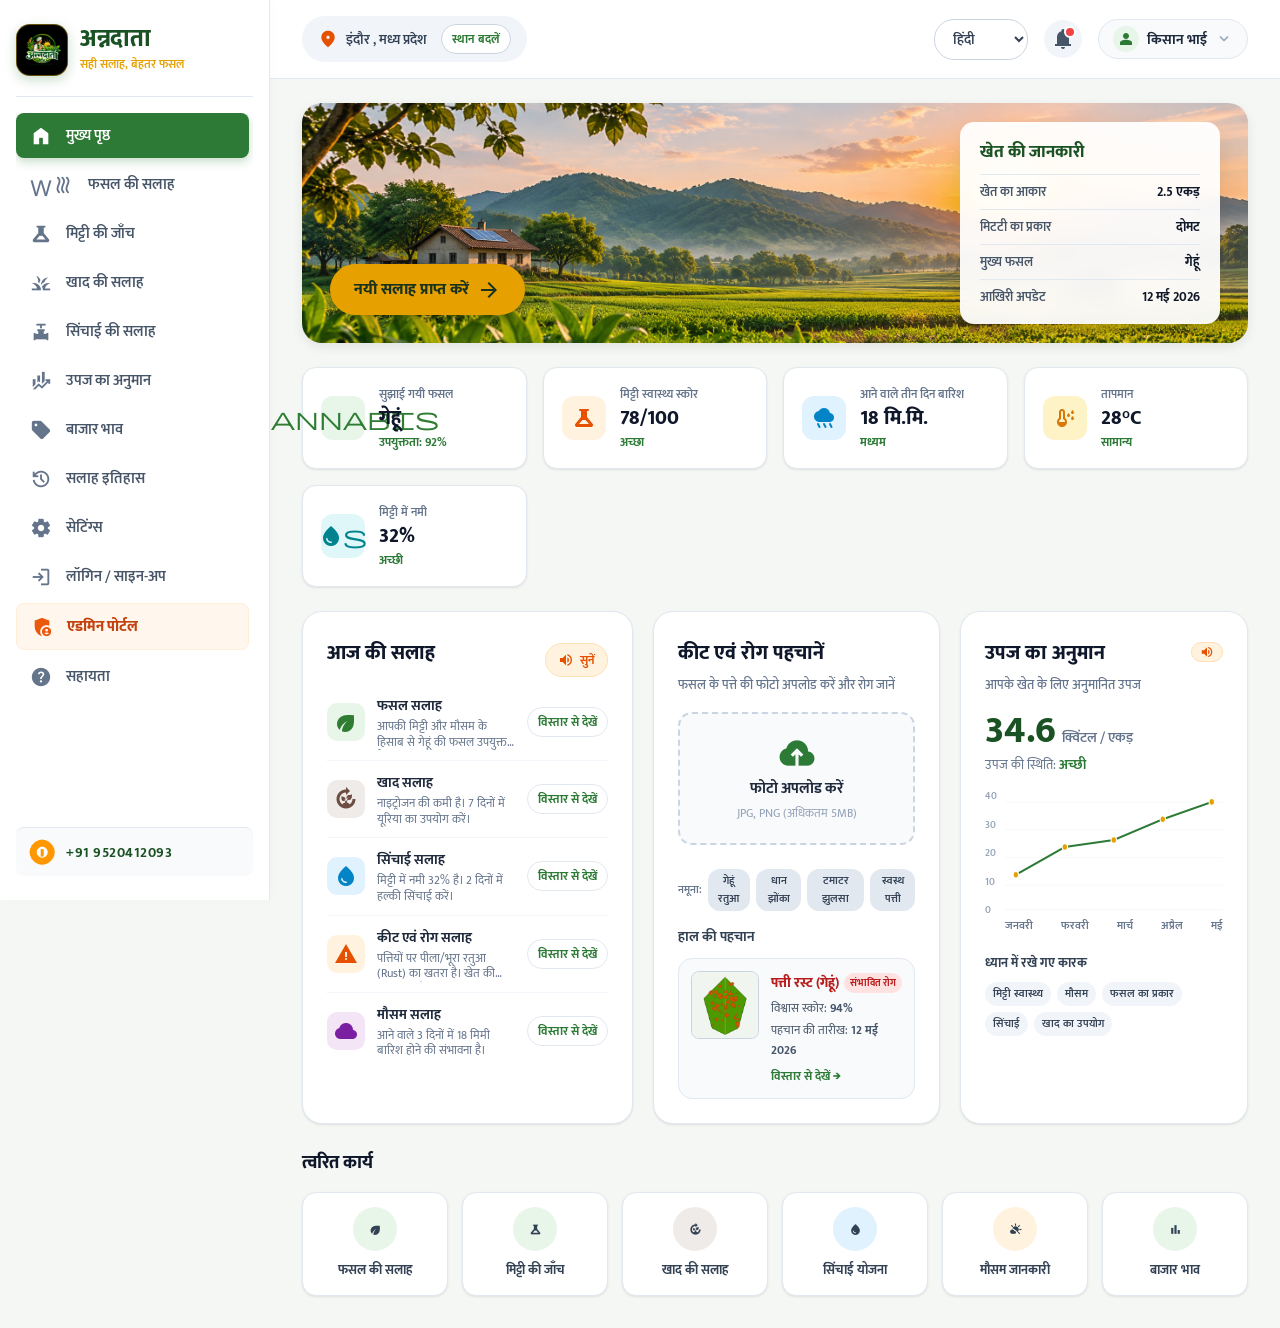
==== commit ea99f32c: "Replace homepage image with new asset" ====
--- a/frontend/index.html
+++ b/frontend/index.html
@@ -67,7 +67,7 @@
             <!-- Middle section of home page -->
             <div class="mid">
                 <div class="imgdiv">
-                    <img src="./assets/homepageimg.jpg" alt="खेत की तस्वीर" id="hero-banner-img">
+                    <img src="./assets/homepage.png" alt="खेत की तस्वीर" id="hero-banner-img">
                     <button type="button" onclick="openCropModal()" id="btn-hero-advice">नयी सलाह प्राप्त करें <span class="material-symbols-outlined">arrow_forward</span></button>
                     <div class="khet-ki-jankari">
                         <h2 id="farm-info-title">खेत की जानकारी</h2>
